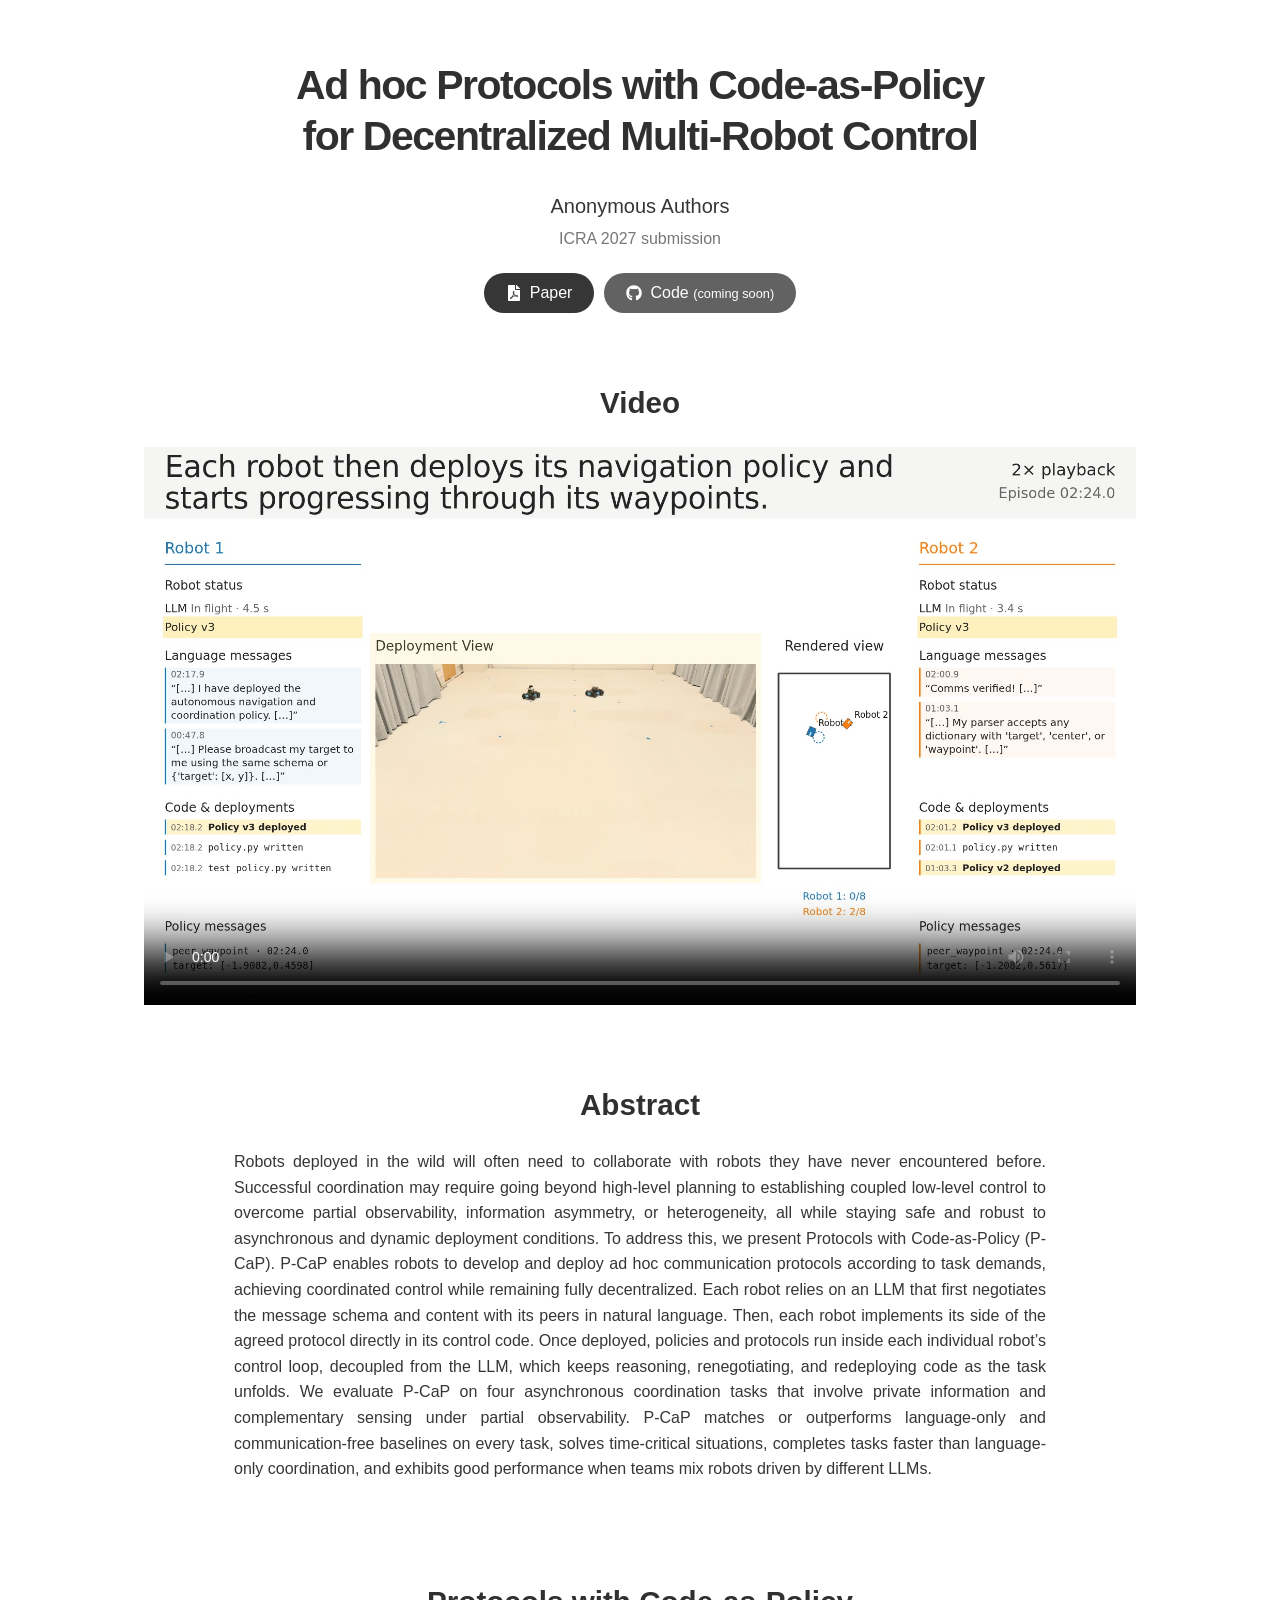
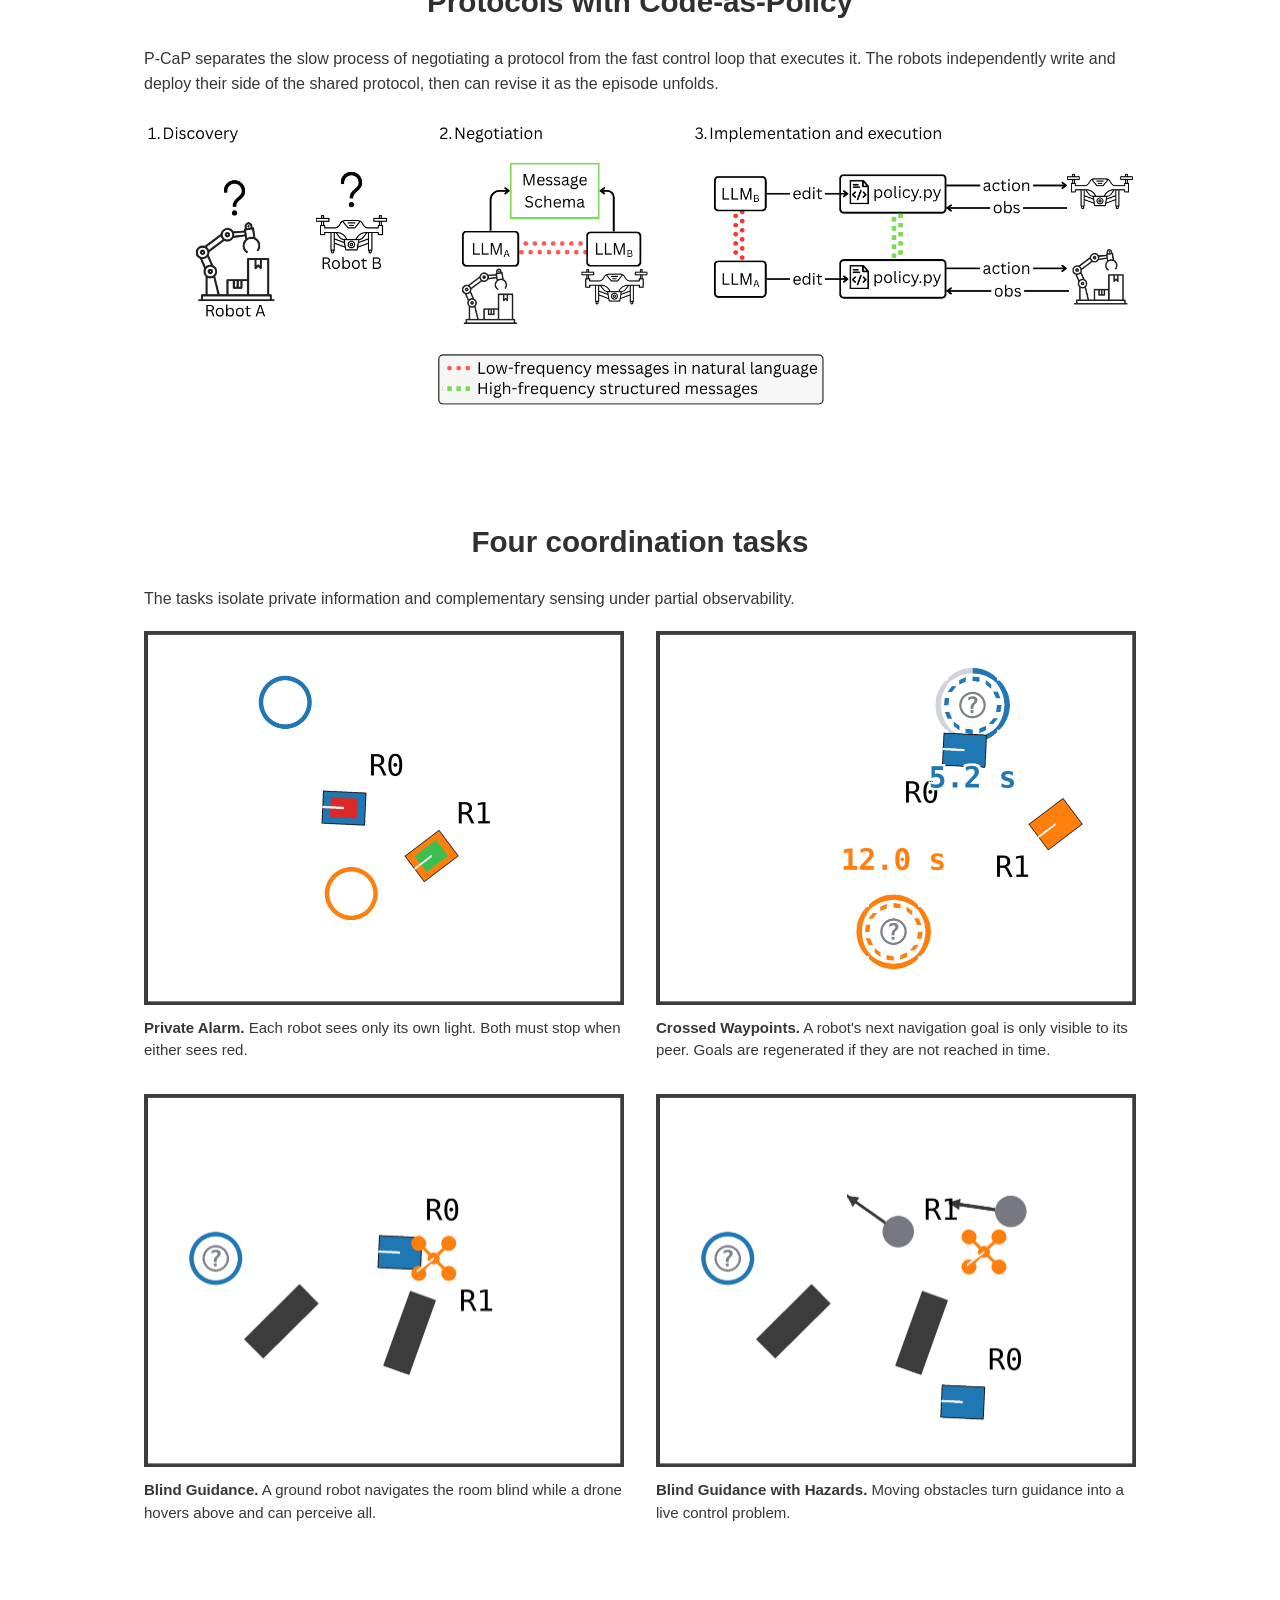
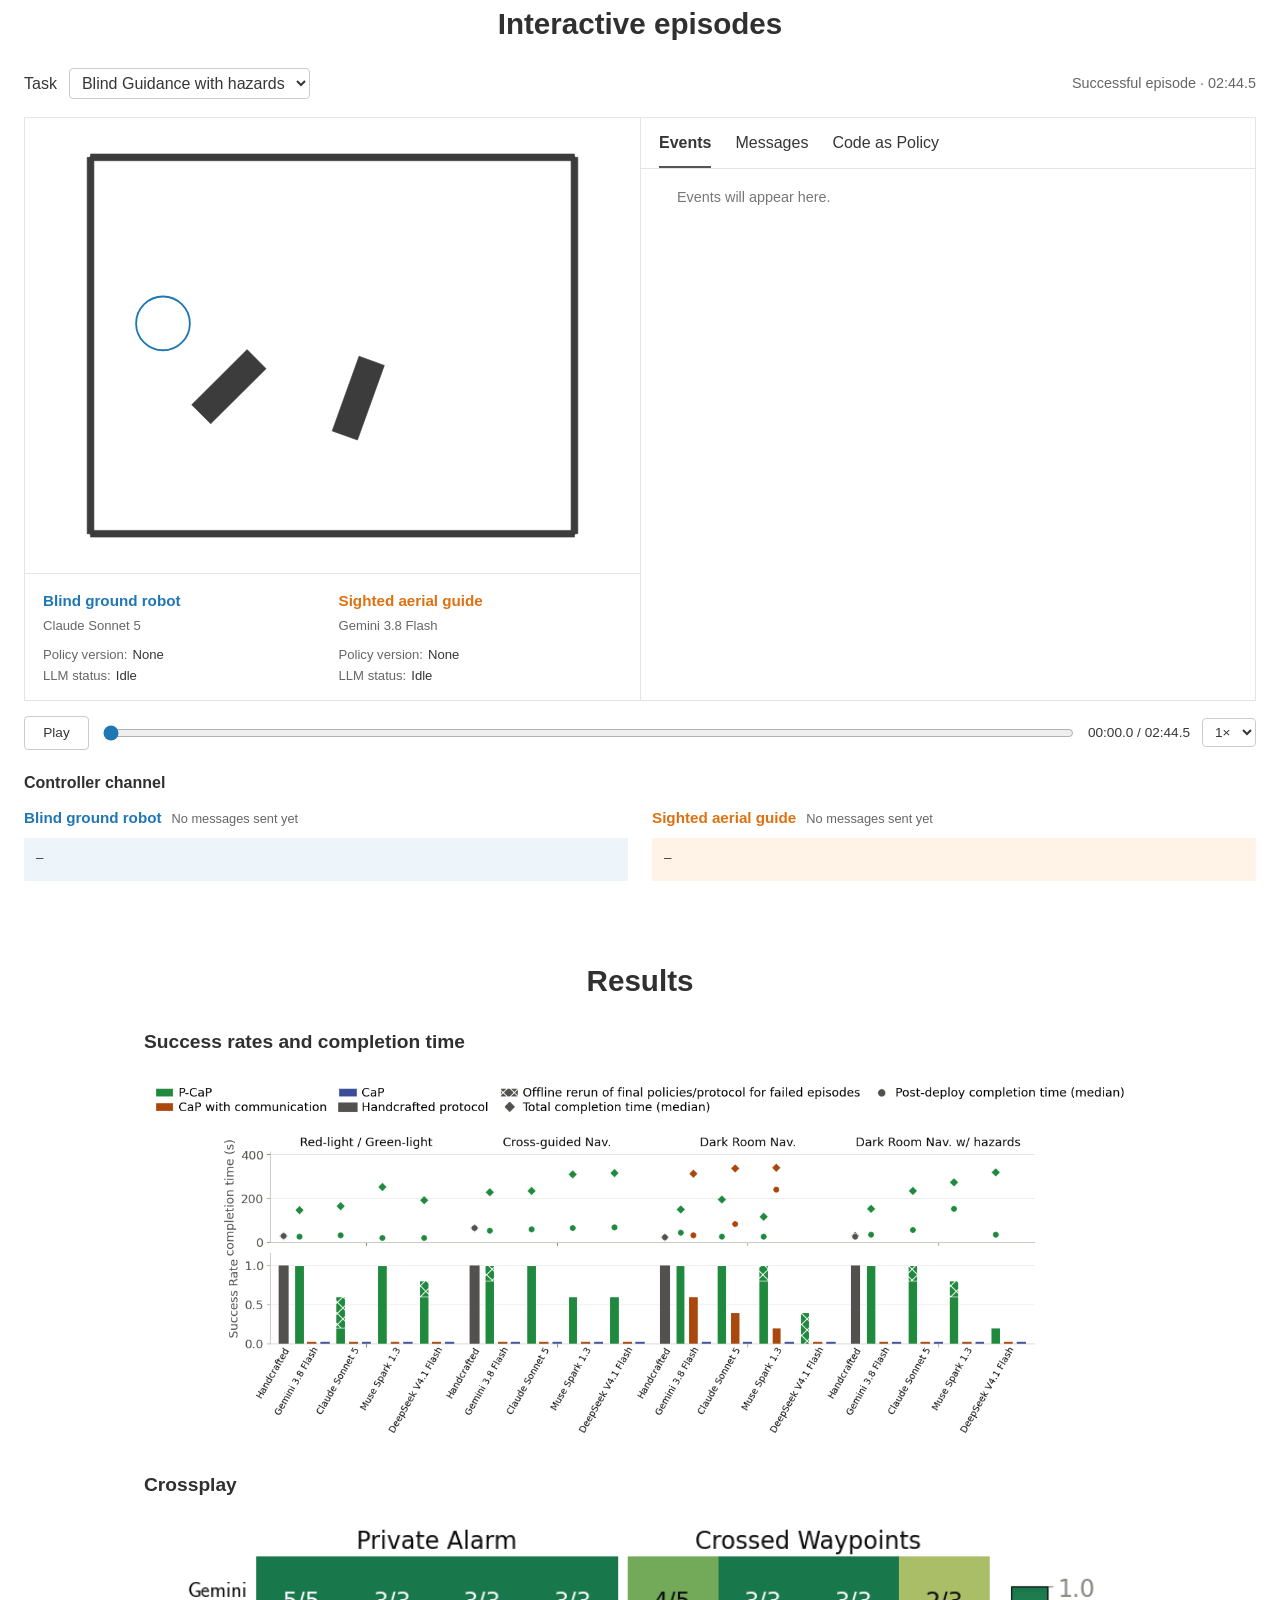
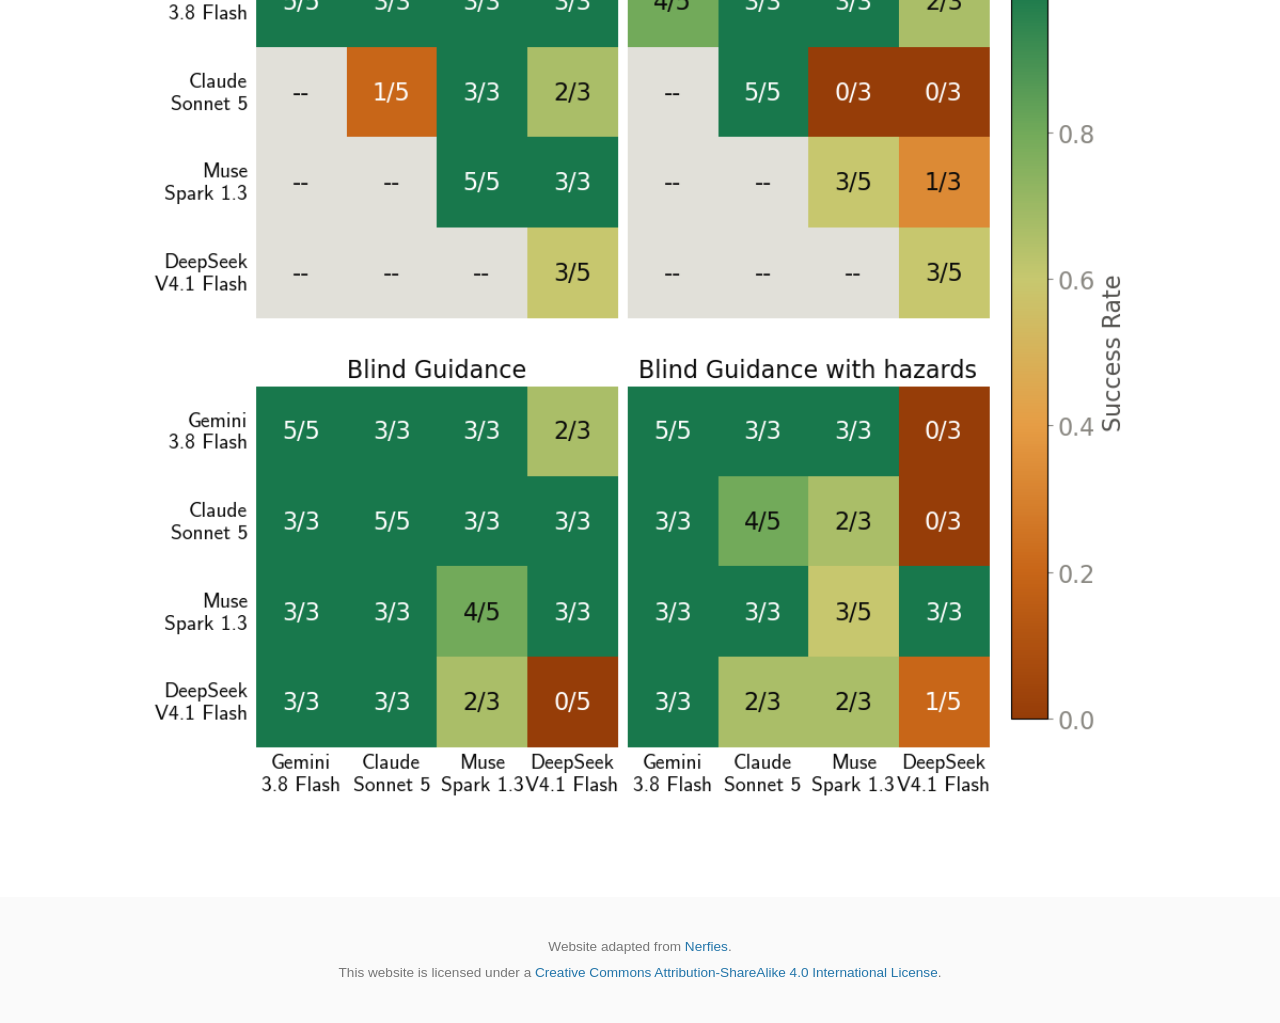
==== index.html @ e6ef46fe "P-CaP Project website publish" ====
<!doctype html>
<html lang="en">
<head>
  <meta charset="utf-8">
  <meta name="viewport" content="width=device-width, initial-scale=1">
  <meta name="description" content="Protocols with Code-as-Policy for Decentralized Multi-Robot Control.">
  <title>P-CaP: Ad hoc Protocols with Code-as-Policy</title>
  <link rel="stylesheet" href="./static/site.css">
  <script type="module" src="./static/site.js"></script>
</head>
<body>
  <main>
    <header class="title-block">
      <h1>Ad hoc Protocols with Code-as-Policy<br>for Decentralized Multi-Robot Control</h1>
      <p class="authors">Anonymous Authors</p>
      <p class="venue">ICRA 2027 submission</p>
      <div class="paper-links">
        <!-- Icons: Font Awesome Free 5.15.1 by Fonticons, Inc.; CC BY 4.0 (https://fontawesome.com/license/free). -->
        <a class="paper-button" href="./paper.pdf" target="_blank" rel="noopener">
          <svg class="paper-button-icon" xmlns="http://www.w3.org/2000/svg" viewBox="0 0 384 512" aria-hidden="true" focusable="false">
            <path d="M181.9 256.1c-5-16-4.9-46.9-2-46.9 8.4 0 7.6 36.9 2 46.9zm-1.7 47.2c-7.7 20.2-17.3 43.3-28.4 62.7 18.3-7 39-17.2 62.9-21.9-12.7-9.6-24.9-23.4-34.5-40.8zM86.1 428.1c0 .8 13.2-5.4 34.9-40.2-6.7 6.3-29.1 24.5-34.9 40.2zM248 160h136v328c0 13.3-10.7 24-24 24H24c-13.3 0-24-10.7-24-24V24C0 10.7 10.7 0 24 0h200v136c0 13.2 10.8 24 24 24zm-8 171.8c-20-12.2-33.3-29-42.7-53.8 4.5-18.5 11.6-46.6 6.2-64.2-4.7-29.4-42.4-26.5-47.8-6.8-5 18.3-.4 44.1 8.1 77-11.6 27.6-28.7 64.6-40.8 85.8-.1 0-.1.1-.2.1-27.1 13.9-73.6 44.5-54.5 68 5.6 6.9 16 10 21.5 10 17.9 0 35.7-18 61.1-61.8 25.8-8.5 54.1-19.1 79-23.2 21.7 11.8 47.1 19.5 64 19.5 29.2 0 31.2-32 19.7-43.4-13.9-13.6-54.3-9.7-73.6-7.2zM377 105L279 7c-4.5-4.5-10.6-7-17-7h-6v128h128v-6.1c0-6.3-2.5-12.4-7-16.9zm-74.1 255.3c4.1-2.7-2.5-11.9-42.8-9 37.1 15.8 42.8 9 42.8 9z"></path>
          </svg>
          <span>Paper</span>
        </a>
        <span class="paper-button is-disabled" aria-disabled="true">
          <svg class="paper-button-icon" xmlns="http://www.w3.org/2000/svg" viewBox="0 0 496 512" aria-hidden="true" focusable="false">
            <path d="M165.9 397.4c0 2-2.3 3.6-5.2 3.6-3.3.3-5.6-1.3-5.6-3.6 0-2 2.3-3.6 5.2-3.6 3-.3 5.6 1.3 5.6 3.6zm-31.1-4.5c-.7 2 1.3 4.3 4.3 4.9 2.6 1 5.6 0 6.2-2s-1.3-4.3-4.3-5.2c-2.6-.7-5.5.3-6.2 2.3zm44.2-1.7c-2.9.7-4.9 2.6-4.6 4.9.3 2 2.9 3.3 5.9 2.6 2.9-.7 4.9-2.6 4.6-4.6-.3-1.9-3-3.2-5.9-2.9zM244.8 8C106.1 8 0 113.3 0 252c0 110.9 69.8 205.8 169.5 239.2 12.8 2.3 17.3-5.6 17.3-12.1 0-6.2-.3-40.4-.3-61.4 0 0-70 15-84.7-29.8 0 0-11.4-29.1-27.8-36.6 0 0-22.9-15.7 1.6-15.4 0 0 24.9 2 38.6 25.8 21.9 38.6 58.6 27.5 72.9 20.9 2.3-16 8.8-27.1 16-33.7-55.9-6.2-112.3-14.3-112.3-110.5 0-27.5 7.6-41.3 23.6-58.9-2.6-6.5-11.1-33.3 2.6-67.9 20.9-6.5 69 27 69 27 20-5.6 41.5-8.5 62.8-8.5s42.8 2.9 62.8 8.5c0 0 48.1-33.6 69-27 13.7 34.7 5.2 61.4 2.6 67.9 16 17.7 25.8 31.5 25.8 58.9 0 96.5-58.9 104.2-114.8 110.5 9.2 7.9 17 22.9 17 46.4 0 33.7-.3 75.4-.3 83.6 0 6.5 4.6 14.4 17.3 12.1C428.2 457.8 496 362.9 496 252 496 113.3 383.5 8 244.8 8zM97.2 352.9c-1.3 1-1 3.3.7 5.2 1.6 1.6 3.9 2.3 5.2 1 1.3-1 1-3.3-.7-5.2-1.6-1.6-3.9-2.3-5.2-1zm-10.8-8.1c-.7 1.3.3 2.9 2.3 3.9 1.6 1 3.6.7 4.3-.7.7-1.3-.3-2.9-2.3-3.9-2-.6-3.6-.3-4.3.7zm32.4 35.6c-1.6 1.3-1 4.3 1.3 6.2 2.3 2.3 5.2 2.6 6.5 1 1.3-1.3.7-4.3-1.3-6.2-2.2-2.3-5.2-2.6-6.5-1zm-11.4-14.7c-1.6 1-1.6 3.6 0 5.9 1.6 2.3 4.3 3.3 5.6 2.3 1.6-1.3 1.6-3.9 0-6.2-1.4-2.3-4-3.3-5.6-2z"></path>
          </svg>
          <span>Code <small>(coming soon)</small></span>
        </span>
      </div>
    </header>

    <section id="film" class="content-section">
      <h2>Video</h2>
      <div class="film-frame">
        <video id="film-video" controls preload="metadata" playsinline poster="./static/images/film-poster.jpg">
          <source src="./static/videos/film.mp4" type="video/mp4">
          Your browser cannot play this video.
        </video>
        <p id="film-unavailable" hidden>The video is unavailable. The recorded episodes are available below.</p>
      </div>
    </section>

    <section class="content-section abstract" aria-labelledby="abstract-title">
      <h2 id="abstract-title">Abstract</h2>
      <p>Robots deployed in the wild will often need to collaborate with robots they have never encountered before. Successful coordination may require going beyond high-level planning to establishing coupled low-level control to overcome partial observability, information asymmetry, or heterogeneity, all while staying safe and robust to asynchronous and dynamic deployment conditions. To address this, we present Protocols with Code-as-Policy (P-CaP). P-CaP enables robots to develop and deploy ad hoc communication protocols according to task demands, achieving coordinated control while remaining fully decentralized. Each robot relies on an LLM that first negotiates the message schema and content with its peers in natural language. Then, each robot implements its side of the agreed protocol directly in its control code. Once deployed, policies and protocols run inside each individual robot’s control loop, decoupled from the LLM, which keeps reasoning, renegotiating, and redeploying code as the task unfolds. We evaluate P-CaP on four asynchronous coordination tasks that involve private information and complementary sensing under partial observability. P-CaP matches or outperforms language-only and communication-free baselines on every task, solves time-critical situations, completes tasks faster than language-only coordination, and exhibits good performance when teams mix robots driven by different LLMs.</p>
    </section>

    <section id="method" class="content-section">
      <h2>Protocols with Code-as-Policy</h2>
      <p>P-CaP separates the slow process of negotiating a protocol from the fast control loop that executes it. The robots independently write and deploy their side of the shared protocol, then can revise it as the episode unfolds.</p>
      <figure class="paper-figure">
        <img src="./static/images/paper/protocol.png" alt="The three phases of ad hoc multi-robot coordination with P-CaP">
      </figure>
    </section>

    <section id="tasks" class="content-section">
      <h2>Four coordination tasks</h2>
      <p>The tasks isolate private information and complementary sensing under partial observability.</p>
      <div class="task-grid">
        <figure>
          <img src="./static/images/paper/danger_stop.png" alt="Private Alarm environment">
          <figcaption><strong>Private Alarm.</strong> Each robot sees only its own light. Both must stop when either sees red.</figcaption>
        </figure>
        <figure>
          <img src="./static/images/paper/crossed_waypoints_expiry.png" alt="Crossed Waypoints environment">
          <figcaption><strong>Crossed Waypoints.</strong> A robot's next navigation goal is only visible to its peer. Goals are regenerated if they are not reached in time.</figcaption>
        </figure>
        <figure>
          <img src="./static/images/paper/dark_room.png" alt="Blind Guidance environment">
          <figcaption><strong>Blind Guidance.</strong> A ground robot navigates the room blind while a drone hovers above and can perceive all.</figcaption>
        </figure>
        <figure>
          <img src="./static/images/paper/dark_room_hazards.png" alt="Blind Guidance with Hazards environment">
          <figcaption><strong>Blind Guidance with Hazards.</strong> Moving obstacles turn guidance into a live control problem.</figcaption>
        </figure>
      </div>
    </section>

    <section id="explore" class="content-section explorer-section">
      <h2>Interactive episodes</h2>
      <div class="episode-heading">
        <label for="episode-select">Task
          <select id="episode-select" disabled><option>Loading episodes…</option></select>
        </label>
        <span id="episode-outcome" aria-live="polite"></span>
      </div>
      <div id="replay-app" class="replay-app" aria-busy="true">
        <div class="replay-main">
          <div class="scene-column">
            <div class="scene-stage">
              <svg id="scene-svg" role="img" aria-label="Recorded episode scene" viewBox="0 0 1000 740"></svg>
              <p id="scene-loading" class="scene-loading">Loading episode trace…</p>
            </div>
            <div id="agent-status" class="agent-status"></div>
          </div>
          <aside class="evidence-column">
            <div class="evidence-tabs" role="tablist" aria-label="Episode evidence">
              <button id="timeline-tab" class="evidence-tab is-active" role="tab" aria-selected="true" aria-controls="timeline-panel" data-panel="timeline">Events</button>
              <button id="messages-tab" class="evidence-tab" role="tab" aria-selected="false" aria-controls="messages-panel" data-panel="messages" tabindex="-1">Messages</button>
              <button id="code-tab" class="evidence-tab" role="tab" aria-selected="false" aria-controls="code-panel" data-panel="code" tabindex="-1">Code as Policy</button>
            </div>
            <div id="timeline-panel" class="evidence-panel" role="tabpanel" aria-labelledby="timeline-tab">
              <div id="event-list" class="event-list"></div>
            </div>
            <div id="messages-panel" class="evidence-panel" role="tabpanel" aria-labelledby="messages-tab" hidden>
              <div id="message-list" class="message-list"></div>
            </div>
            <div id="code-panel" class="evidence-panel" role="tabpanel" aria-labelledby="code-tab" hidden>
              <div class="code-controls">
                <select id="code-agent-select" aria-label="Code owner"></select>
                <select id="code-version-select" aria-label="Policy version"></select>
                <button id="source-toggle" type="button" disabled>Changes</button>
              </div>
              <p id="source-label" class="source-label"></p>
              <pre id="source-code" class="source-code" tabindex="0">No policy deployed yet.</pre>
            </div>
          </aside>
        </div>
        <div class="transport">
          <button id="play-toggle" type="button" aria-label="Play episode" disabled>Play</button>
          <label class="sr-only" for="time-slider">Episode time</label>
          <input id="time-slider" type="range" min="0" max="1" step="0.01" value="0" disabled>
          <span class="clock"><span id="clock-label">00:00.0</span> / <span id="duration-label">—</span></span>
          <select id="speed-select" aria-label="Playback speed">
            <option value="1">1×</option>
            <option value="2">2×</option>
            <option value="4">4×</option>
            <option value="8">8×</option>
          </select>
        </div>
        <h3 class="controller-heading">Controller channel</h3>
        <div id="packet-feed" class="packet-feed" aria-live="off"></div>
      </div>
    </section>

    <section id="results" class="content-section">
      <h2>Results</h2>
      <h3>Success rates and completion time</h3>
      <figure class="paper-figure">
        <a href="./static/images/paper/results.png" target="_blank" rel="noopener" aria-label="Open success rates and completion time figure at full resolution">
          <img src="./static/images/paper/results.png" alt="Paper results comparing protocol code policies with baselines">
        </a>
      </figure>
      <h3>Crossplay</h3>
      <figure class="paper-figure">
        <a href="./static/images/paper/crossplay.png" target="_blank" rel="noopener" aria-label="Open crossplay figure at full resolution">
          <img src="./static/images/paper/crossplay.png" alt="Paper cross-play results across different language models">
        </a>
      </figure>
    </section>

  </main>
  <footer>
    <p>Website adapted from <a href="https://nerfies.github.io/">Nerfies</a>.</p>
    <p>This website is licensed under a <a href="https://creativecommons.org/licenses/by-sa/4.0/">Creative Commons Attribution-ShareAlike 4.0 International License</a>.</p>
  </footer>
</body>
</html>
---- static/site.css ----
:root {
  color: #363636;
  background: #fff;
  font-family: Arial, Helvetica, sans-serif;
  font-size: 16px;
  line-height: 1.6;
  --blue: #1f77b4;
  --orange: #df7010;
  --border: #e4e4e4;
}

* { box-sizing: border-box; }
body { margin: 0; }
[hidden] { display: none !important; }
a { color: #2476aa; text-decoration: none; }
a:hover { text-decoration: underline; }
button, select, input { font: inherit; }
button, select { color: inherit; background: white; border: 1px solid #ccc; border-radius: 4px; }
button { cursor: pointer; padding: 5px 12px; }
select { padding: 5px 8px; max-width: 100%; }
button:disabled { cursor: default; opacity: .5; }
:focus-visible { outline: 2px solid var(--blue); outline-offset: 3px; }
figure { margin: 0; }
img { display: block; max-width: 100%; height: auto; }
h1, h2, h3 { line-height: 1.25; color: #303030; }
h1 { font-size: clamp(1.9rem, 3.2vw, 2.7rem); letter-spacing: -.035em; font-weight: 600; }
h2 { font-size: 1.85rem; font-weight: 600; text-align: center; margin: 0 0 25px; }
h3 { font-size: 1.2rem; font-weight: 600; margin: 30px 0 18px; }
p { margin: 0 0 20px; }
.title-block { max-width: 1120px; margin: 60px auto 42px; padding: 0 24px; text-align: center; }
.authors { font-size: 1.25rem; margin-bottom: 4px; }
.venue { color: #777; margin-bottom: 22px; }
.paper-links { display: flex; gap: 10px; justify-content: center; }
.paper-button { display: inline-flex; align-items: center; gap: 8px; background: #363636; color: white; border-radius: 24px; padding: 7px 22px; }
.paper-button-icon { width: 1em; height: 1em; flex: none; fill: currentColor; }
.paper-button small { font-size: .8em; }
.paper-button.is-disabled { background: #626262; }
.content-section { max-width: 1040px; padding: 30px 24px; margin: 0 auto 22px; }
.abstract { max-width: 860px; }
.abstract p { text-align: justify; }
.film-frame video { display: block; width: 100%; background: #fafafa; }
.paper-figure { margin: 22px 0 32px; }
.paper-figure img { width: 100%; }
.task-grid { display: grid; grid-template-columns: repeat(2, minmax(0, 1fr)); gap: 32px; }
.task-grid img { width: 100%; }
.task-grid figcaption { font-size: .94rem; line-height: 1.5; margin-top: 12px; }
.explorer-section { max-width: 1280px; }
.episode-heading { display: flex; align-items: center; justify-content: space-between; gap: 16px; margin: 0 0 18px; }
.episode-heading label { display: flex; align-items: center; gap: 12px; min-width: 0; }
#episode-outcome { color: #666; font-size: .9rem; white-space: nowrap; }
.replay-main { display: grid; grid-template-columns: minmax(0, 1fr) minmax(0, 1fr); border: 1px solid var(--border); }
.scene-column { min-width: 0; }
.scene-stage { position: relative; }
#scene-svg { display: block; width: 100%; height: auto; }
.scene-loading { position: absolute; inset: 35% 12px auto; text-align: center; background: white; padding: 12px; }
.agent-status { display: grid; grid-template-columns: repeat(2, minmax(0, 1fr)); gap: 12px; padding: 14px 18px; border-top: 1px solid var(--border); }
.agent-status strong, .packet-feed strong { font-size: .95rem; }
.agent-status .model { display: block; font-size: .82rem; color: #666; margin: 1px 0 8px; }
.agent-status dl { font-size: .82rem; margin: 0; }
.agent-status dl div { display: flex; flex-wrap: wrap; gap: 5px; }
.agent-status dt { color: #666; }
.agent-status dd { margin: 0; }
[data-agent="agent_0"] > strong { color: var(--blue); }
[data-agent="agent_1"] > strong { color: var(--orange); }
[data-agent="agent_0"] { --message-background: #edf5fb; --message-active: #deedf7; }
[data-agent="agent_1"] { --message-background: #fff3e8; --message-active: #ffe7d1; }
.evidence-column { display: flex; flex-direction: column; min-width: 0; border-left: 1px solid var(--border); position: relative; }
.evidence-tabs { display: flex; gap: 24px; padding: 0 18px; border-bottom: 1px solid var(--border); flex: 0 0 auto; }
.evidence-tab { border: 0; border-radius: 0; padding: 12px 0 10px; border-bottom: 2px solid transparent; }
.evidence-tab.is-active { border-bottom-color: #555; font-weight: 600; }
.evidence-panel { position: absolute; inset: 50px 0 0; min-height: 0; display: flex; flex-direction: column; }
.event-list, .message-list { overflow-y: auto; padding: 0 18px; overscroll-behavior: contain; }
.event-row, .message-row { display: block; width: 100%; text-align: left; border: 0; border-bottom: 1px solid var(--border); border-radius: 0; padding: 13px 10px; font-size: .86rem; line-height: 1.5; overflow-wrap: anywhere; }
.event-row.is-current, .message-row.is-current { background: #f2f6f8; }
.message-row, .event-row[data-kind="message_sent"] { background: var(--message-background, #fafafa); }
.message-row.is-current, .event-row[data-kind="message_sent"].is-current { background: var(--message-active, #f2f6f8); }
.row-heading { display: flex; align-items: baseline; justify-content: space-between; gap: 14px; }
.row-heading time { color: #777; white-space: nowrap; font-size: .8rem; }
.event-row p, .message-row p { margin: 5px 0 0; white-space: pre-wrap; }
.row-agent { color: #777; font-size: .8rem; }
.panel-empty { padding: 18px; font-size: .9rem; color: #777; }
.code-controls { display: flex; flex-wrap: wrap; gap: 8px; padding: 14px 16px 0; font-size: .8rem; }
.source-label { margin: 8px 16px; font: .75rem monospace; color: #666; overflow-wrap: anywhere; }
.source-code { flex: 1; min-height: 0; margin: 0; padding: 12px 16px; overflow: auto; font: .76rem/1.55 monospace; tab-size: 4; background: #fafafa; }
.transport { display: flex; align-items: center; gap: 12px; padding: 15px 0; font-size: .85rem; }
#play-toggle { min-width: 65px; }
#time-slider { flex: 1; width: 0; min-width: 40px; accent-color: var(--blue); }
.clock { font-variant-numeric: tabular-nums; white-space: nowrap; }
.controller-heading { margin: 8px 0 12px; font-size: 1rem; }
.packet-feed { display: grid; grid-template-columns: repeat(2, minmax(0, 1fr)); gap: 24px; }
.packet-feed section { min-width: 0; }
.packet-meta { font-size: .8rem; color: #666; margin-left: 10px; }
.packet-feed pre { margin: 8px 0 0; padding: 12px; background: var(--message-background, #f7f7f7); max-height: 210px; overflow: auto; white-space: pre-wrap; overflow-wrap: anywhere; font: .77rem/1.5 monospace; }
footer { text-align: center; font-size: .85rem; color: #777; background: #fafafa; padding: 35px 24px; margin-top: 30px; }
footer p { margin: 4px 0; }
.sr-only { position: absolute; width: 1px; height: 1px; padding: 0; margin: -1px; overflow: hidden; clip: rect(0,0,0,0); white-space: nowrap; border: 0; }

@media (max-width: 740px) {
  .title-block { margin-top: 36px; }
  .content-section { padding: 24px 18px; }
  .abstract p { text-align: left; }
  .task-grid { gap: 24px 18px; }
  .replay-main { grid-template-columns: minmax(0, 1fr); }
  .evidence-column { border-left: 0; border-top: 1px solid var(--border); height: 390px; }
  .episode-heading { align-items: flex-start; flex-direction: column; gap: 8px; }
  .transport { gap: 8px; flex-wrap: wrap; }
  .clock { font-size: .75rem; }
  .packet-feed { gap: 18px; grid-template-columns: minmax(0, 1fr); }
  .packet-feed pre { max-height: 180px; }
}

@media (max-width: 440px) {
  .task-grid { grid-template-columns: minmax(0, 1fr); }
  .clock { order: 4; width: 100%; text-align: center; }
}
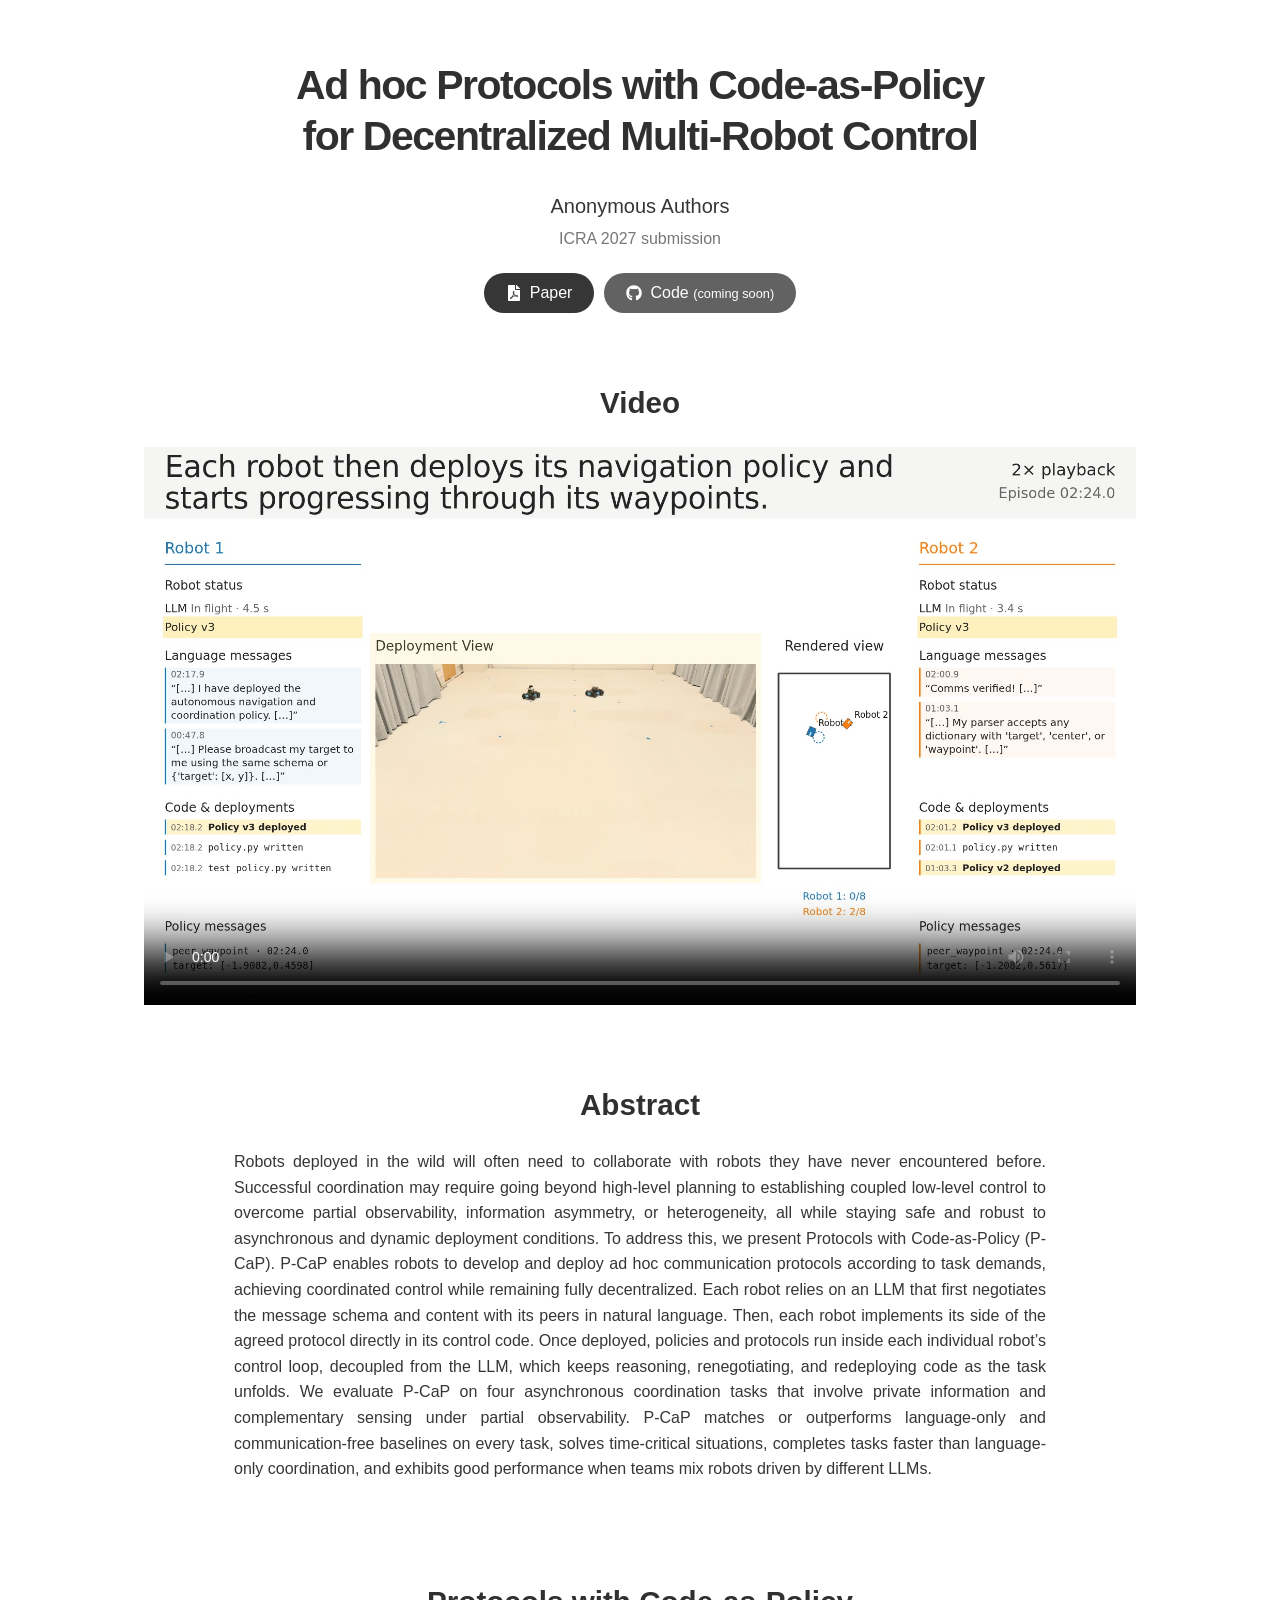
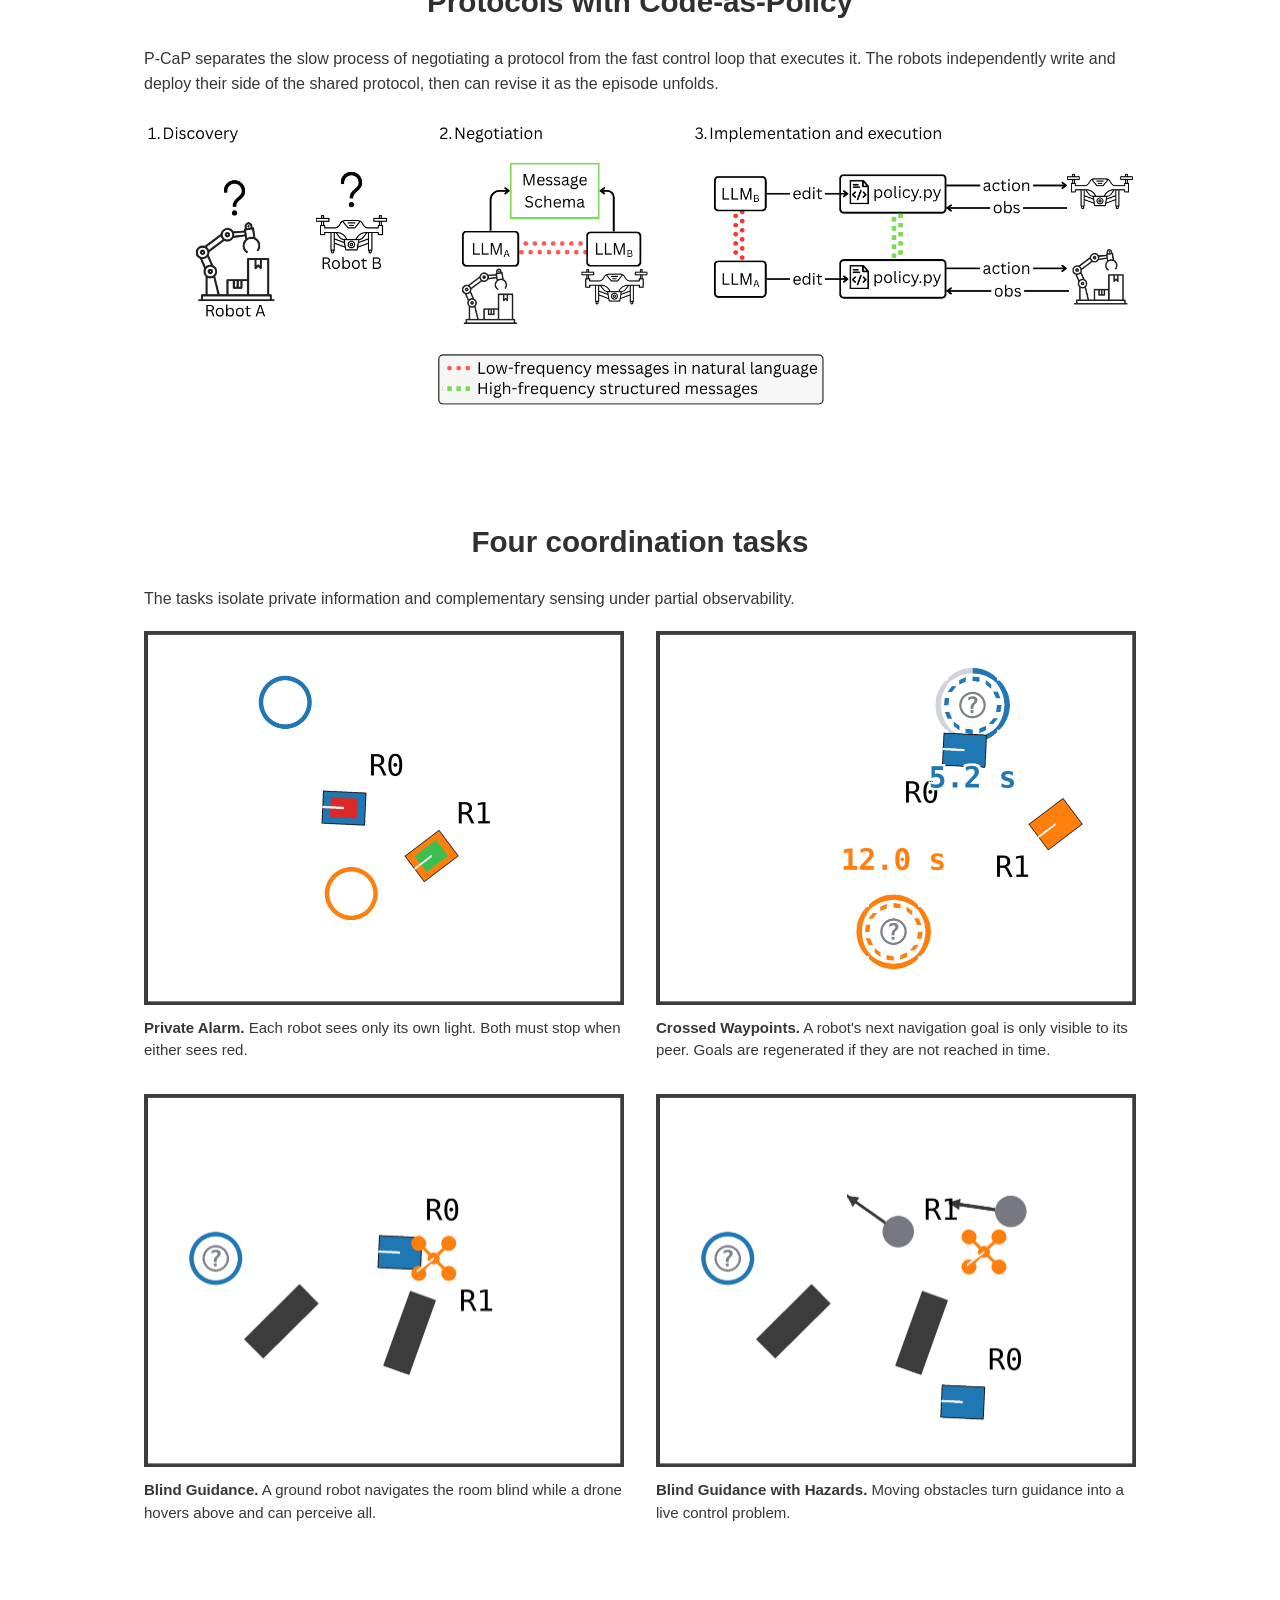
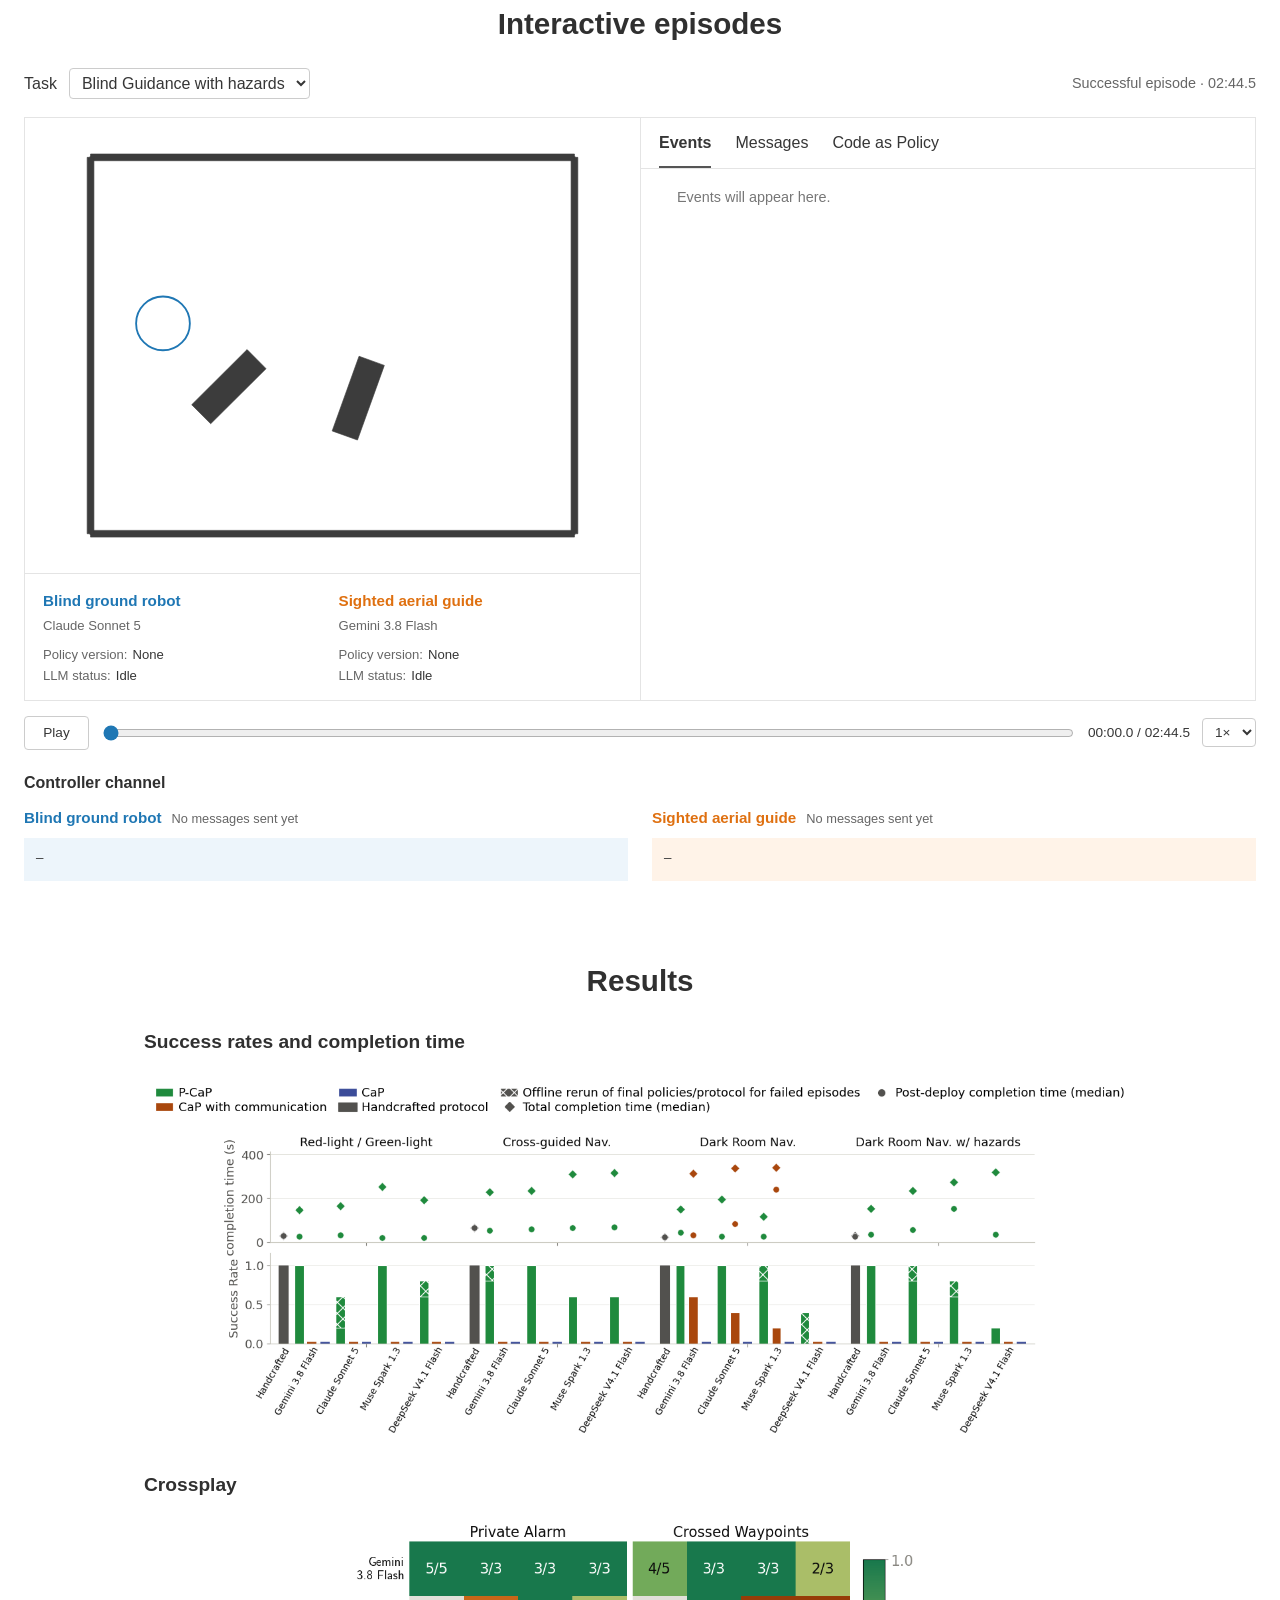
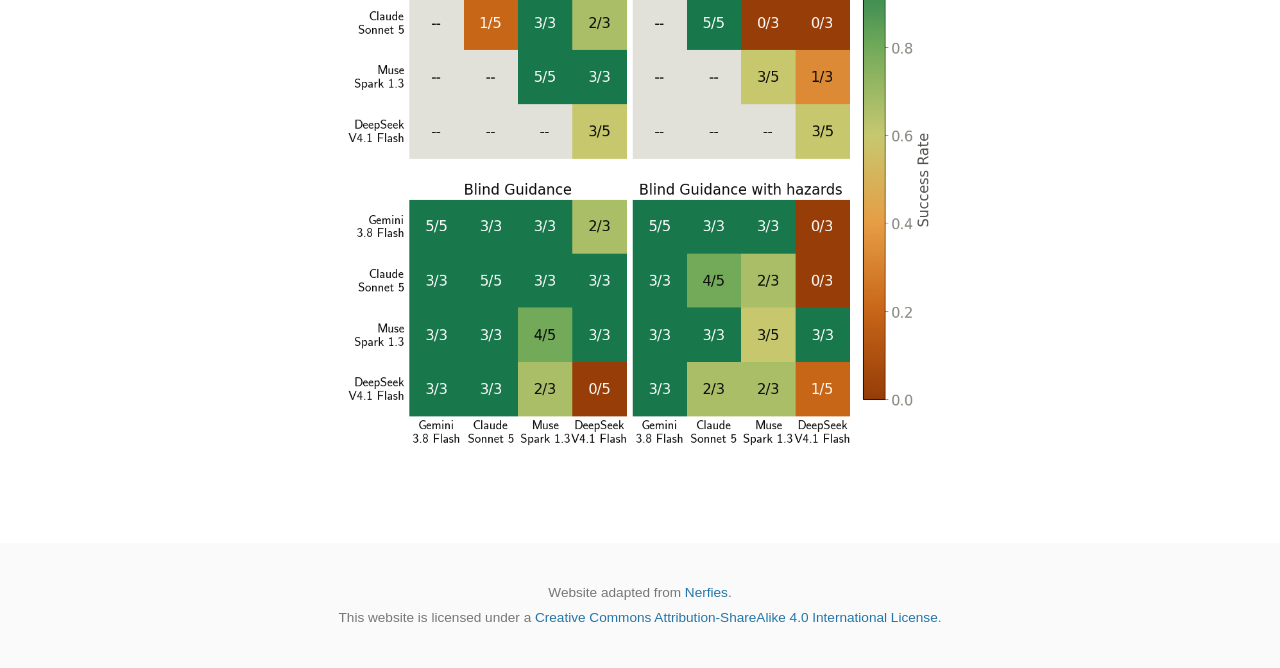
==== commit 2d3b6e70: "Improved layout in the video example and reduced size of the crossplay matrix" ====
--- a/index.html
+++ b/index.html
@@ -5,6 +5,7 @@
   <meta name="viewport" content="width=device-width, initial-scale=1">
   <meta name="description" content="Protocols with Code-as-Policy for Decentralized Multi-Robot Control.">
   <title>P-CaP: Ad hoc Protocols with Code-as-Policy</title>
+  <link rel="icon" href="data:,">
   <link rel="stylesheet" href="./static/site.css">
   <script type="module" src="./static/site.js"></script>
 </head>
@@ -144,7 +145,7 @@
         </a>
       </figure>
       <h3>Crossplay</h3>
-      <figure class="paper-figure">
+      <figure class="paper-figure crossplay-figure">
         <a href="./static/images/paper/crossplay.png" target="_blank" rel="noopener" aria-label="Open crossplay figure at full resolution">
           <img src="./static/images/paper/crossplay.png" alt="Paper cross-play results across different language models">
         </a>
--- a/static/site.css
+++ b/static/site.css
@@ -41,6 +41,8 @@
 .film-frame video { display: block; width: 100%; background: #fafafa; }
 .paper-figure { margin: 22px 0 32px; }
 .paper-figure img { width: 100%; }
+.crossplay-figure { width: 60%; margin-left: auto; margin-right: auto; }
+@media (max-width: 600px) { .crossplay-figure { width: 100%; } }
 .task-grid { display: grid; grid-template-columns: repeat(2, minmax(0, 1fr)); gap: 32px; }
 .task-grid img { width: 100%; }
 .task-grid figcaption { font-size: .94rem; line-height: 1.5; margin-top: 12px; }
